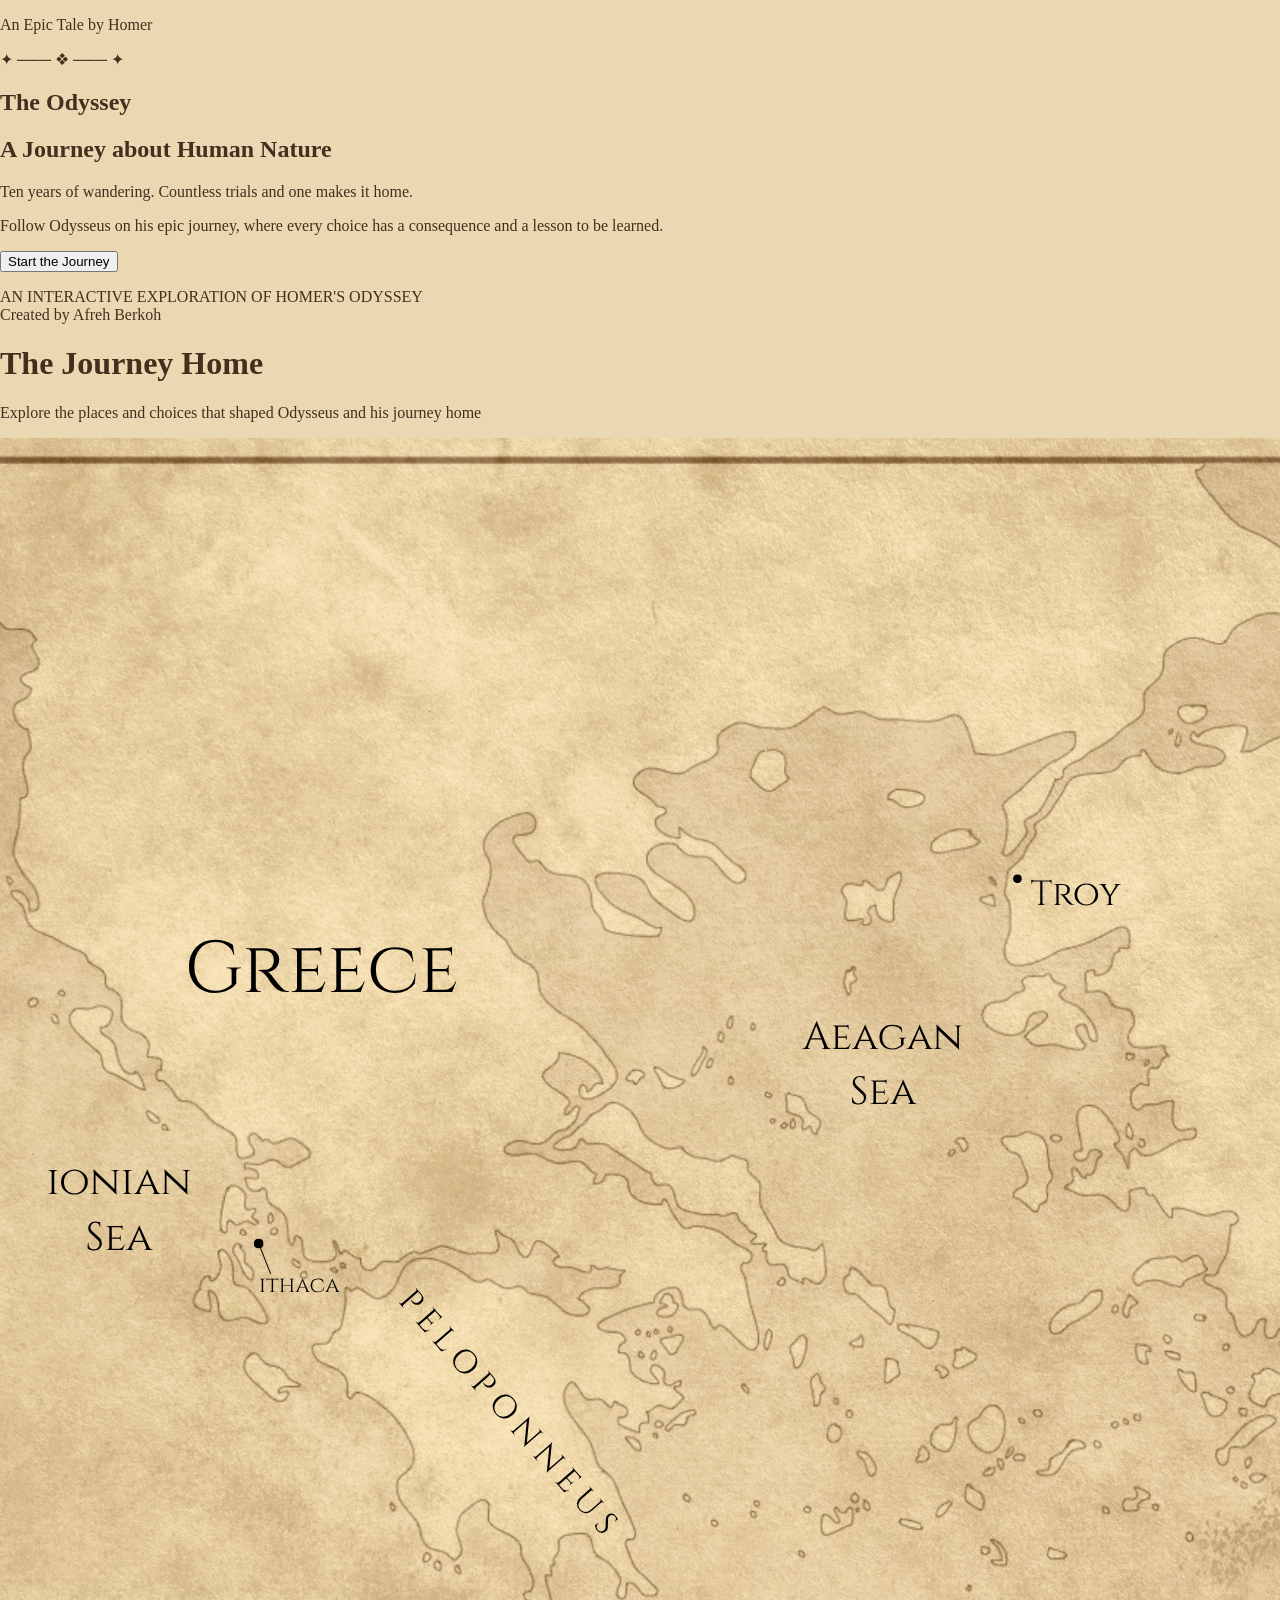
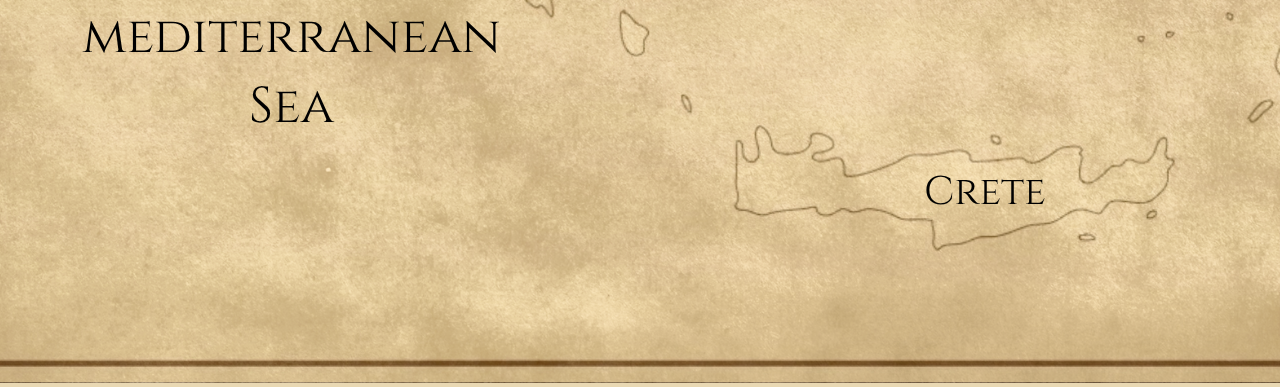
==== index.html @ 55e108ef "Merge pull request #1 from yaaAfrehb/testing-if-intro-screen-works Testing if intro screen works" ====
<!DOCTYPE html>
<html lang="en">
<head>
    <meta charset="UTF-8">
    <meta name="viewport" content="width=device-width, initial-scale=1.0">
    <title>The Odyssey: a Journey about Human Nature</title>
    <link rel="stylesheet" href="style.css">
</head>
<body>
    <section id="intro" class="intro">
        <p>An Epic Tale by Homer</p>
    
    <div class="ornament">✦ ─── ❖ ─── ✦</div>
    <h1>The Odyssey</h1>
    <h2>A Journey about Human Nature</h2>
     
    <p class= "description">
        Ten years of wandering. Countless trials and one makes it home.
    </p>
    
    <p class="invitation">
    Follow Odysseus on his epic journey,
    where every choice has a consequence and a lesson to be learned.
    </p>
    
    <button class="start-journey">Start the Journey</button>
    
    <p class="footer-text">AN INTERACTIVE EXPLORATION OF HOMER'S ODYSSEY
        <br>Created by Afreh Berkoh
    </p>
    </section>
    
    <!-- map screen -->
<main id = "journey" class="journey hidden">
    <h1> The Journey Home</h1>
    <p>Explore the places and choices that shaped Odysseus and his journey home</p>

    <div class="map">
        <img src="map.png" alt="Antique map of Greece and surrounding areas">
    </div>
</main>
    
    <script src="odyssey.js"></script>
</body>
</html>
---- style.css ----
* {
    box-sizing: border-box;
}
body {
    margin: 0;
    background: #e9d8b2;
    color: #432f1d;
    font-family: Georgia, "Times New Roman", serif;
}
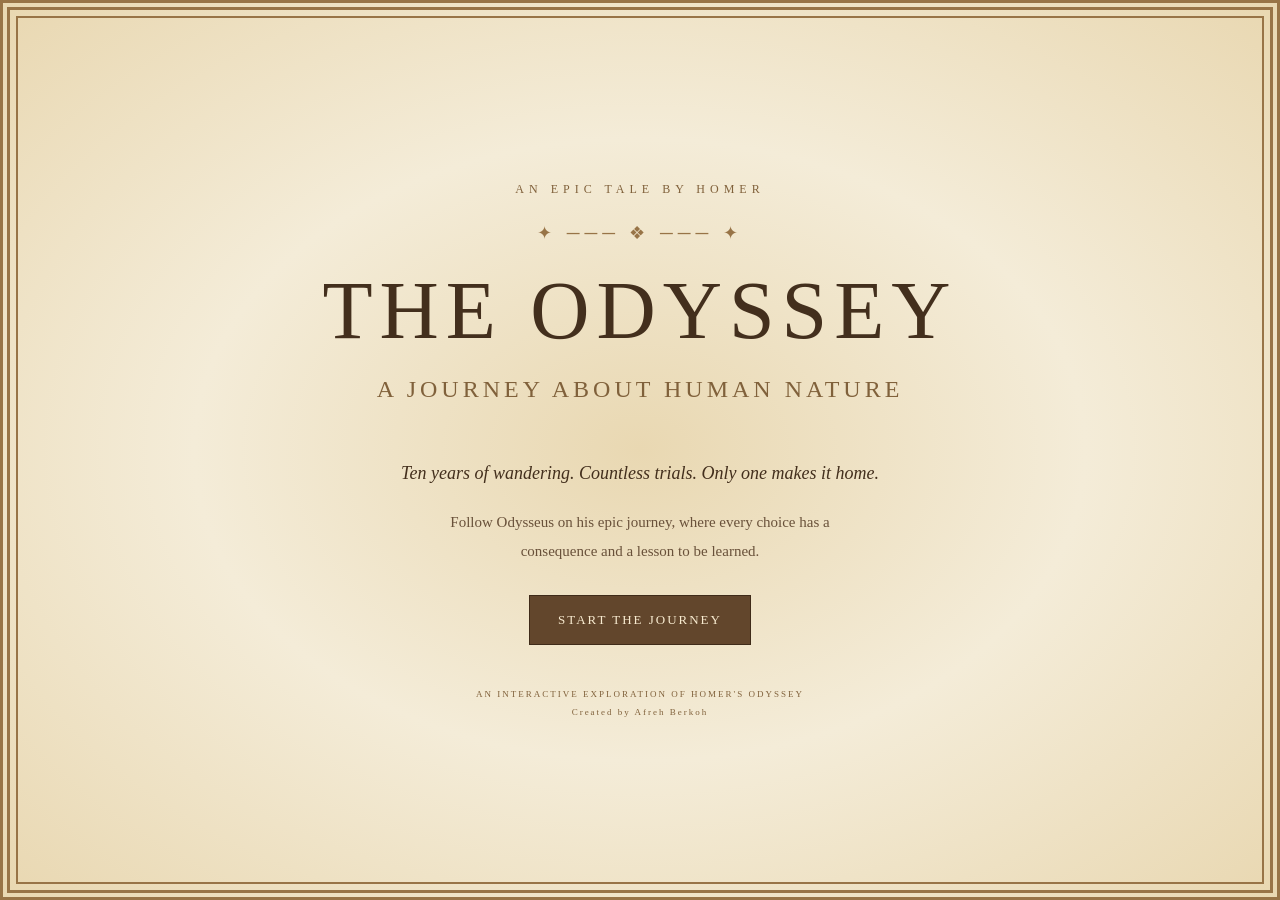
==== commit bda85e24: "commit map marker positions adjusted for better visual placement" ====
--- a/index.html
+++ b/index.html
@@ -15,7 +15,7 @@
     <h2>A Journey about Human Nature</h2>
      
     <p class= "description">
-        Ten years of wandering. Countless trials and one makes it home.
+        Ten years of wandering. Countless trials. Only one makes it home.
     </p>
     
     <p class="invitation">
@@ -29,17 +29,86 @@
         <br>Created by Afreh Berkoh
     </p>
     </section>
-    
+
+   
     <!-- map screen -->
-<main id = "journey" class="journey hidden">
-    <h1> The Journey Home</h1>
-    <p>Explore the places and choices that shaped Odysseus and his journey home</p>
 
-    <div class="map">
-        <img src="map.png" alt="Antique map of Greece and surrounding areas">
+<main id="journey" class="journey hidden">
+    <div class="map-world">
+        <img src="map.png" alt="Map of Odysseus's journey">
+
+        
+        <svg class="journey-route"
+         viewBox="0 0 1407 1080"
+            preserveAspectRatio="none"
+            aria-hidden="true">
+
+            <!-- Troy to Lotus Eaters -->
+            <path id="route-1" class="route-segment"
+                d="M 716 310 Q 620 400 430 570"/>
+
+            <!-- Lotus Eaters to Cyclopes -->
+            <path id="route-2" class="route-segment"
+                d="M 430 570 Q 350 600 250 650"/>
+
+    </svg>
+    </div>
+
+
+        <div class="map-heading">
+            <h1>The Journey Home</h1>
+            <p>Every choice has a consequence.</p>
+        </div>
+
+        <button class="map-marker troy" aria-label="Explore Troy">
+            <span class="marker-dot"></span>
+        </button>
+
+        <button class="map-marker cyclops" aria-label="Explore the Cyclops">
+            <span class="marker-dot"></span>
+            <span class="marker-label">Land of the Cyclopes</span>
+        </button>
+
+        <button class="map-marker circe" aria-label="Explore Circe's island">
+            <span class="marker-dot"></span>
+            <span class="marker-label">Circe's Island</span>
+        </button>
+
+        <button class="map-marker ithaca" aria-label="Explore Ithaca">
+            <span class="marker-dot"></span>
+        </button>
+
+        <button class="map-marker lotus" aria-label="Explore the Lotus Eaters">
+            <span class="marker-dot"></span>
+            <span class="marker-label">Lotus Eaters</span>
+        </button>
+        <button class="map-marker aeolus" aria-label="Explore Aeolus's island">
+            <span class="marker-dot"></span>
+            <span class="marker-label">Aeolus's Island</span>
+        </button>
+        <button class="map-marker underworld" aria-label="Explore the Underworld">
+            <span class="marker-dot"></span>
+            <span class="marker-label">The Underworld</span>
+        </button>
+        <button class="map-marker scyllandcharybdis" aria-label="See Scylla and Charybdis">
+            <span class="marker-dot"></span>
+            <span class="marker-label">Scylla and Charybdis</span>
+        </button>
+        <button class="map-marker cattle" aria-label="Explore the Cattle of the Sun">
+            <span class="marker-dot"></span>
+            <span class="marker-label">Cattle of the Sun</span>
+        </button>
+        <button class="map-marker calypso" aria-label="Explore Calypso's island">
+            <span class="marker-dot"></span>
+            <span class="marker-label">Calypso's Island</span>
+        </button>
+        <button class="map-marker phaeacians" aria-label="Explore the Phaeacians">
+            <span class="marker-dot"></span>
+            <span class="marker-label">Phaeacians</span>
+        </button>
+        <div class="map-hint">✦ Select a location to explore (Note: This is fictional and the locations are NOT historically accurate)✦
     </div>
 </main>
-    
     <script src="odyssey.js"></script>
 </body>
 </html>
--- a/style.css
+++ b/style.css
@@ -1,9 +1,342 @@
 * {
     box-sizing: border-box;
 }
-body {
+html,body {
     margin: 0;
+    padding: 0;
     background: #e9d8b2;
     color: #432f1d;
     font-family: Georgia, "Times New Roman", serif;
-}+    width: 100%;
+    height: 100%;
+    overflow: hidden;
+    background: radial-gradient(ellipse at center, #38291b, #17120e);
+}
+
+
+.intro {
+    min-height: 100vh;
+    padding: 45px 24px;
+    display: flex;
+    flex-direction: column;
+    justify-content: center;
+    align-items: center;
+    text-align: center;
+
+
+background:
+radial-gradient(
+    ellipse at center,
+    #e9d8b2 0%,
+    #f4ecd8 50%,
+    #e9d8b2 100%
+);
+border: 10px double #987447;
+outline: 2px solid #987447;
+outline-offset: -18px;
+}
+
+.intro> p:first-child {
+font-size: 12px;
+letter-spacing: 5px;
+text-transform: uppercase;
+color: #80613b;
+margin-bottom: 25px;
+}
+
+/* decorative divider */
+.ornament {
+    color:#987447;
+    font-size: 18px;
+    letter-spacing: 5px;
+    margin-bottom: 20px;
+}
+
+/* main title! */
+.intro h1 {
+    font-size: clamp(42px, 8vw, 82px);
+    font-weight: normal;
+    letter-spacing: 7px;
+    text-transform: uppercase;
+    margin: 0;
+}
+
+/* subtitle */
+.intro h2 {
+    font-size: clamp(15px, 3vw, 24px);
+    font-weight: normal;
+    letter-spacing: 4px;
+    text-transform: uppercase;
+    margin-top: 18px;
+    color:#80613b;
+}
+
+.description {
+    font-size: 18px;
+    font-style:italic;
+    line-height: 1.7;
+    margin: 35px 0 12px;
+}
+
+
+.invitation {
+    max-width: 440px;
+    font-size: 15px;
+    line-height: 1.9;
+    color: #69513a;
+    margin: 8px 0 30px;
+}
+
+
+.start-journey {
+    padding: 16px 28px;
+    background-color: #62462c;
+    color: #f8ebd0;
+    border: 1px solid #3f2b19;
+    font-family: inherit;
+    font-size: 13px;
+    letter-spacing: 2px;
+    text-transform: uppercase;
+    cursor: pointer;
+    transition:
+    background-color 0.25s ease, transform 0.25s ease;
+}
+
+.start-journey:focus-visible {
+    outline: 3px solid #987447;
+    outline-offset: 4px;
+}
+
+
+.footer-text {
+    font-size: 9px;
+    line-height: 2;
+    letter-spacing: 2px;
+    color: #80613b;
+    margin-top: 40px;
+}
+
+.hidden {
+    display: none !important;
+}
+
+
+.journey {
+    position: fixed;
+    inset: 0;
+    width: 100%;
+    height: 100vh;
+    padding: 0;
+    background: #241b12;
+}
+
+
+
+/* Full-screen exploration world */
+.map-world {
+    position: relative;
+    inset: 0;
+    width: 100vw;
+    height: 100vh;
+    overflow: hidden;
+    top: 50%;
+    left: 50%;
+    transform: translate(-50%, -50%);
+    max-height: 100dvh;
+    max-width: 129.38vh;
+    box-shadow: 0 0 0 2px #c5a05b,
+    0 0 0 7px #392719;
+
+}
+
+/* Let the map fill the screen */
+.map-world > img {
+    position: absolute;
+    inset: 0;
+    width: 100%;
+    height: 100%;
+    object-fit: cover;
+    object-position: center;
+    user-select: none;
+    -webkit-user-drag: none;
+}
+
+
+/* TITLE OVERLAY */
+.map-heading {
+    position: absolute;
+    top: 24px;
+    left: 50%;
+    transform: translateX(-50%);
+    text-align: center;
+    width: max-content;
+    max-width: 90%;
+    color: #f7e7c4;
+    text-shadow: 0 2px 8px #241b12;
+    pointer-events: none;
+}
+
+.map-heading h1 {
+    font-size: clamp(22px, 3vw, 38px);
+    letter-spacing: 3px;
+    text-transform: uppercase;
+    font-weight: normal;
+    margin: 0 0 6px;
+}
+
+.map-heading p {
+    font-size: 13px;
+    margin: 0;
+}
+
+/* CLICKABLE MAP MARKERS */
+.map-marker {
+    position: absolute;
+    z-index: 2;
+    display: flex;
+    flex-direction: column;
+    align-items: center;
+    gap: 5px;
+    background: transparent;
+    border: none;
+    color: #fff0c9;
+    font-family: Georgia, serif;
+    cursor: pointer;
+    transform: translate(-50%, -50%);
+}
+
+.marker-dot {
+    width: 16px;
+    height: 16px;
+    border-radius: 50%;
+    background: #b78b43;
+    border: 1.5px solid #fff0c9;
+    box-shadow: 0 0 0 5px #5d422b99,
+                0 0 18px #e7b95b;
+    transition: transform 0.2s, background 0.2s;
+}
+
+.marker-label {
+    padding: 3px 8px;
+    background: #382819dd;
+    border: 1px solid #b78b43;
+    font-size: 12px;
+    white-space: nowrap;
+    opacity: 0.9;
+    transition: background 0.2s, opacity 0.2s;
+}
+
+.map-marker:hover .marker-dot {
+    transform: scale(1.4);
+    background: #ffe2a0;
+}
+
+.map-marker:hover .marker-label {
+    background: #75512b;
+    opacity: 1;
+}
+
+.troy       { left: 50.05%; top: 28.57%; }
+.lotus      { left: 24%;  top: 58%; }
+.cyclops    { left: 76%; top: 52%; }
+.aeolus     { left: 23%; top: 43%; }
+.circe      { left: 67%; top: 64%; }
+.underworld { left: 62%; top: 90%; }
+.scyllandcharybdis    { left: 88%; top: 48%; }
+.cattle     { left: 65%; top: 38%; }
+.calypso    { left: 25%; top: 70%; }
+.phaeacians { left: 18%; top: 40%; }
+.ithaca     { left: 29%; top: 51.5%; }
+
+.map-hint {
+    position: absolute;
+    bottom: 20px;
+    left: 50%;
+    transform: translateX(-50%);
+    color: #f7e7c4;
+    font-size: 12px;
+    letter-spacing: 2px;
+    text-align: center;
+    text-shadow: 0 2px 6px #241b12;
+    white-space: nowrap;
+}
+
+@media (max-width: 600px) {
+    .map-heading {
+        top: 15px;
+    }
+
+    .map-heading p {
+        font-size: 11px;
+    }
+
+    .marker-label {
+        font-size: 10px;
+        padding: 4px 6px;
+    }
+
+    .marker-dot {
+        width: 13px;
+        height: 13px;
+    }
+}
+
+
+.journey-route {
+    position: absolute;
+    inset: 0;
+    width: 100%;
+    height: 100%;
+    z-index: 1;
+    pointer-events: none;
+}
+
+.map-marker {
+    z-index: 2;
+}
+
+.journey-route {
+    position: absolute;
+    inset: 0;
+    width: 100%;
+    height: 100%;
+    z-index: 1;
+    pointer-events: none;
+}
+
+.route-segment {
+    fill: none;
+    stroke: #b78b43;
+    stroke-width: 5;
+    stroke-linecap: round;
+    stroke-dasharray: 10 12;
+    opacity: 0;
+    transition: opacity 0.8s ease;
+}
+
+.route-segment.revealed {
+    opacity: 1;
+}
+
+.map-marker {
+    z-index: 2;
+}
+
+.game-layout {
+  display: grid;
+  grid-template-columns: 220px minmax(0, 1fr) 220px;
+  gap: 16px;
+  align-items: stretch;
+  min-height: 100vh;
+  padding: 16px;
+  background: #21170f;
+  color: #e4c17a;
+}
+
+.left-panel,
+.right-panel {
+  border: 1px solid #9c7435;
+  padding: 20px;
+  text-align: center;
+}
+
